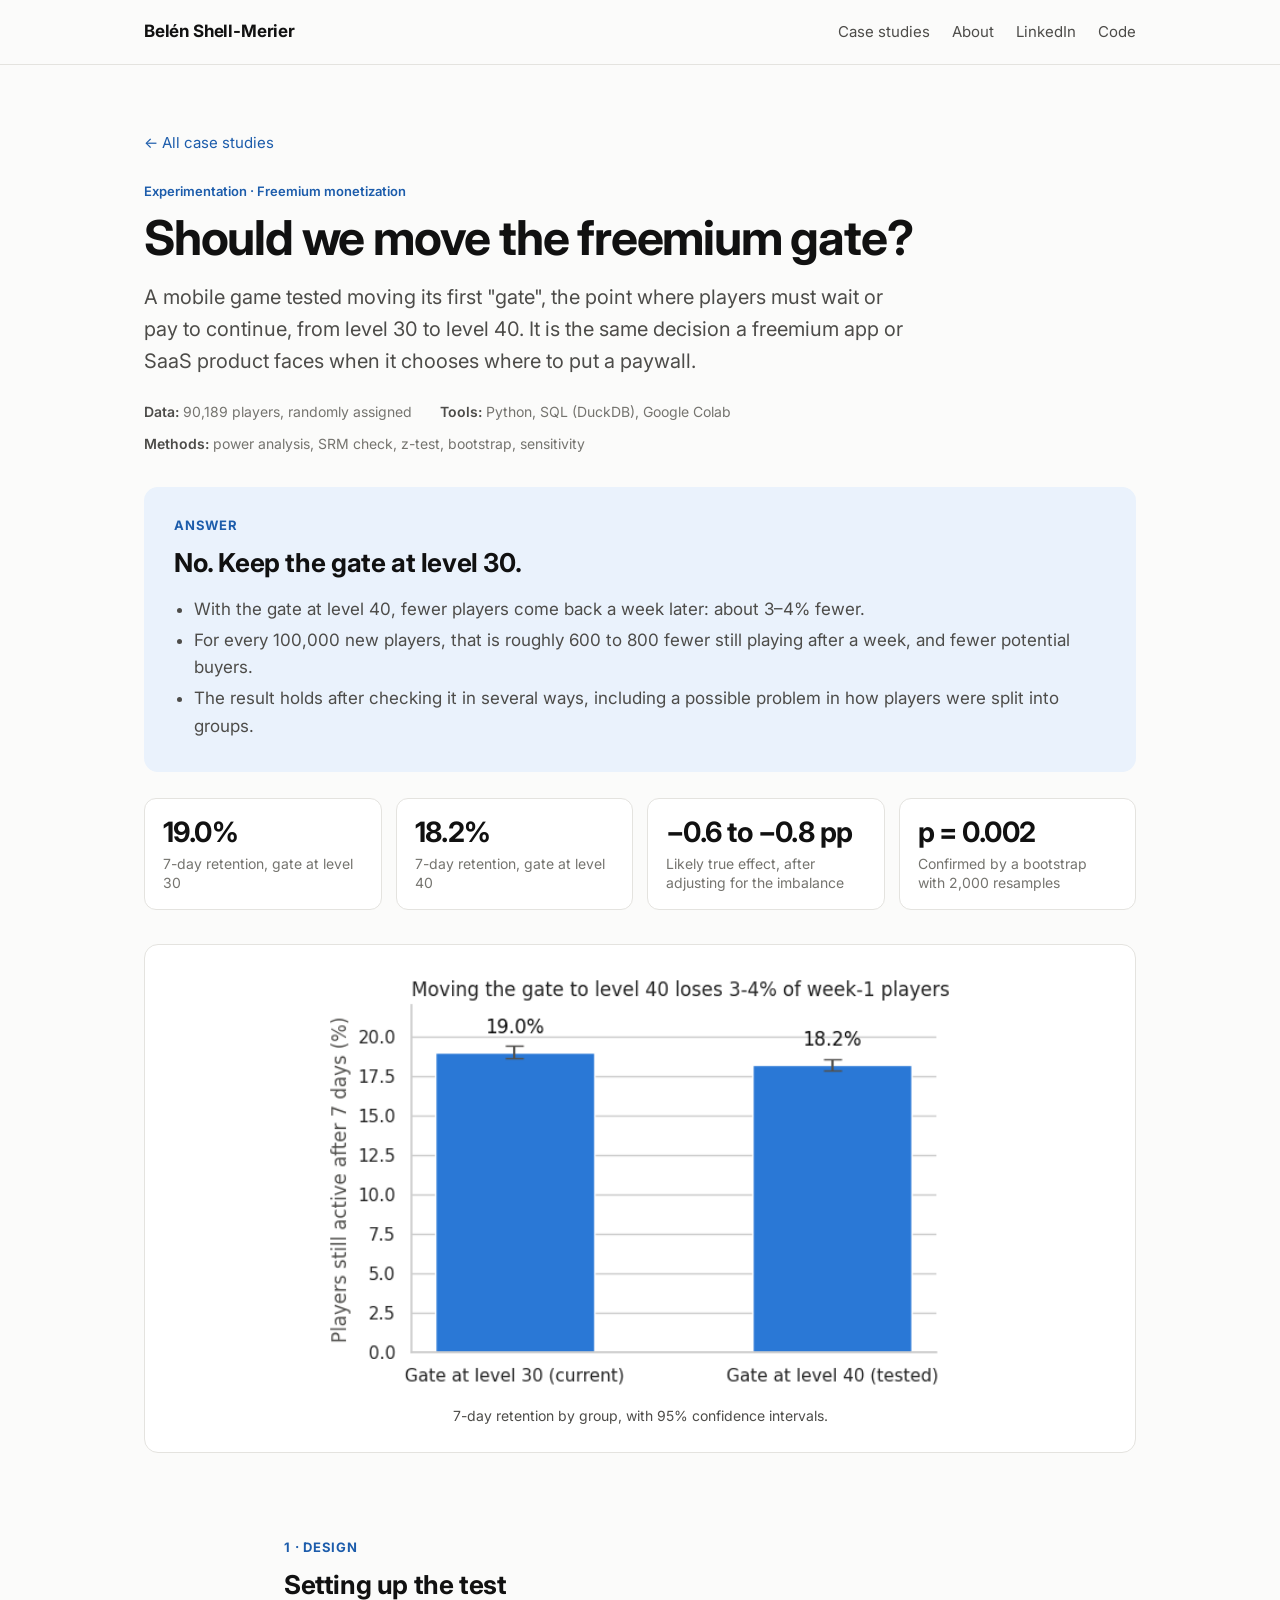
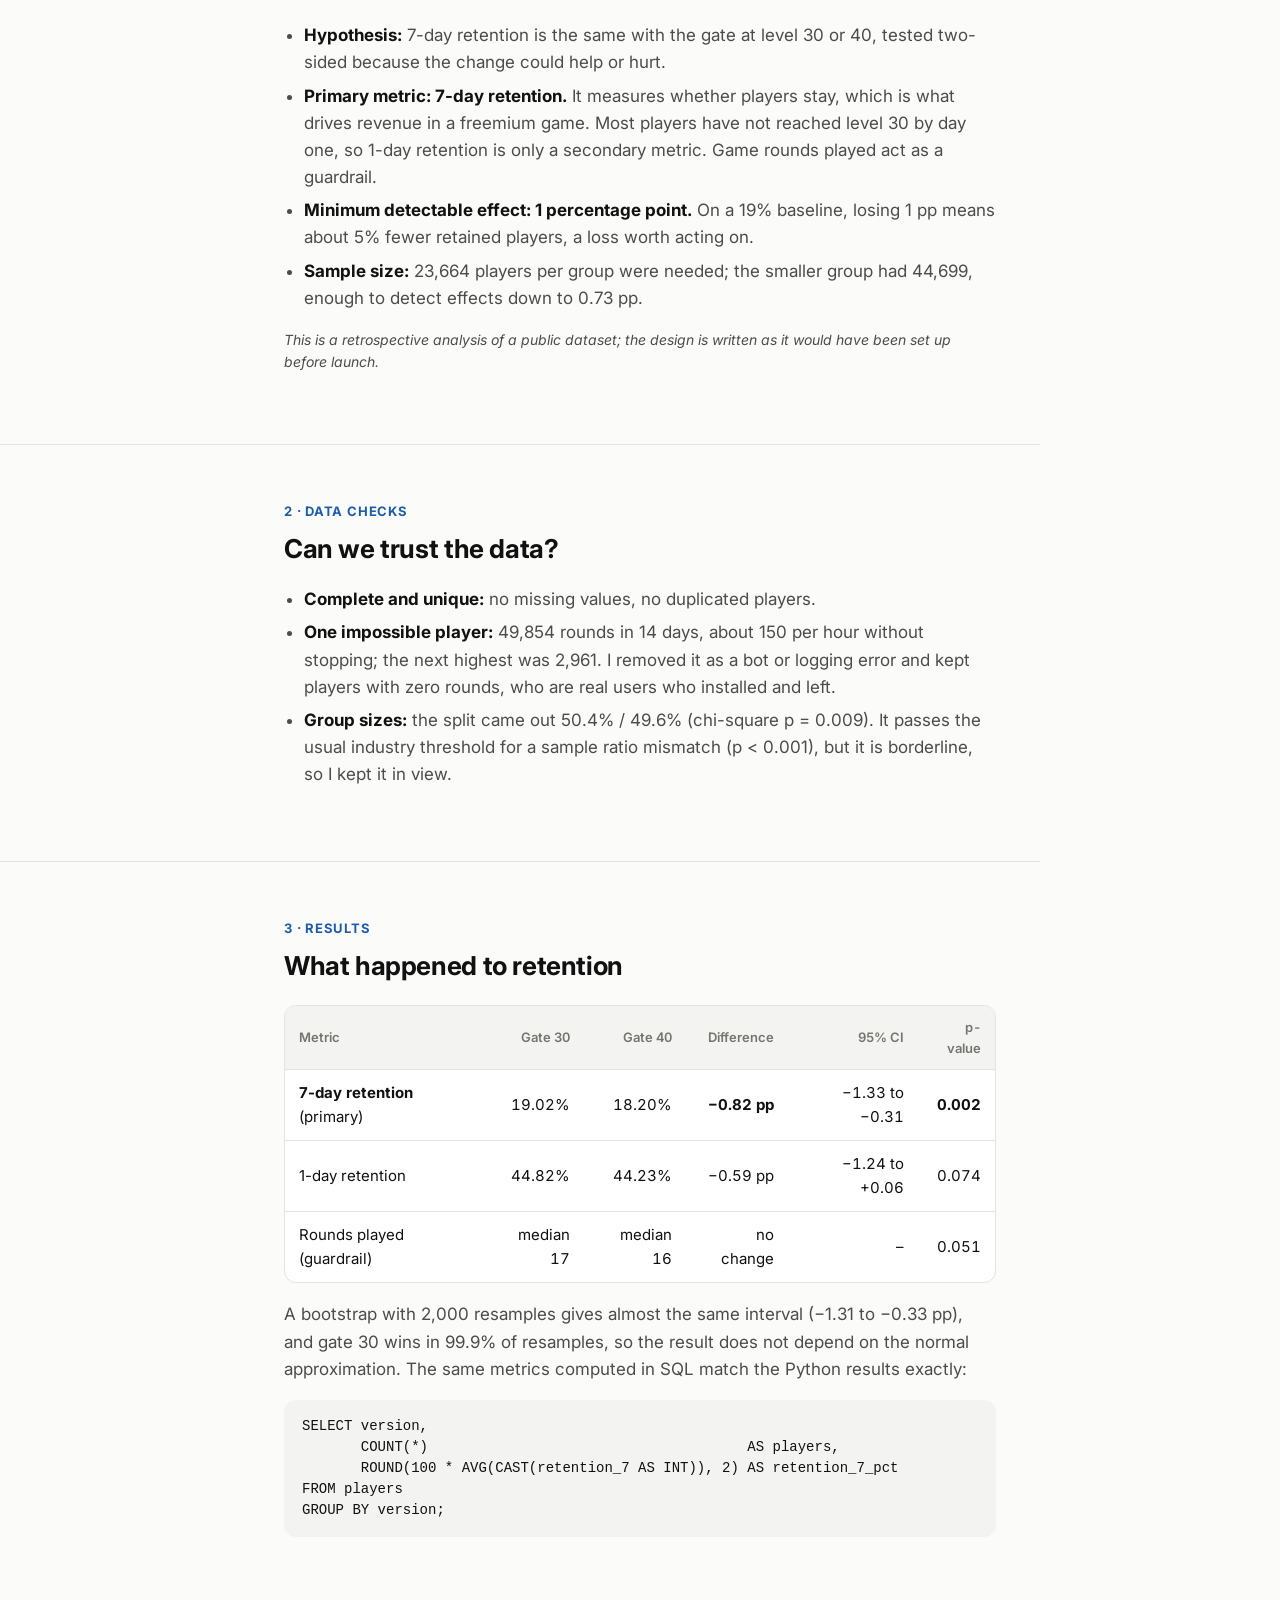
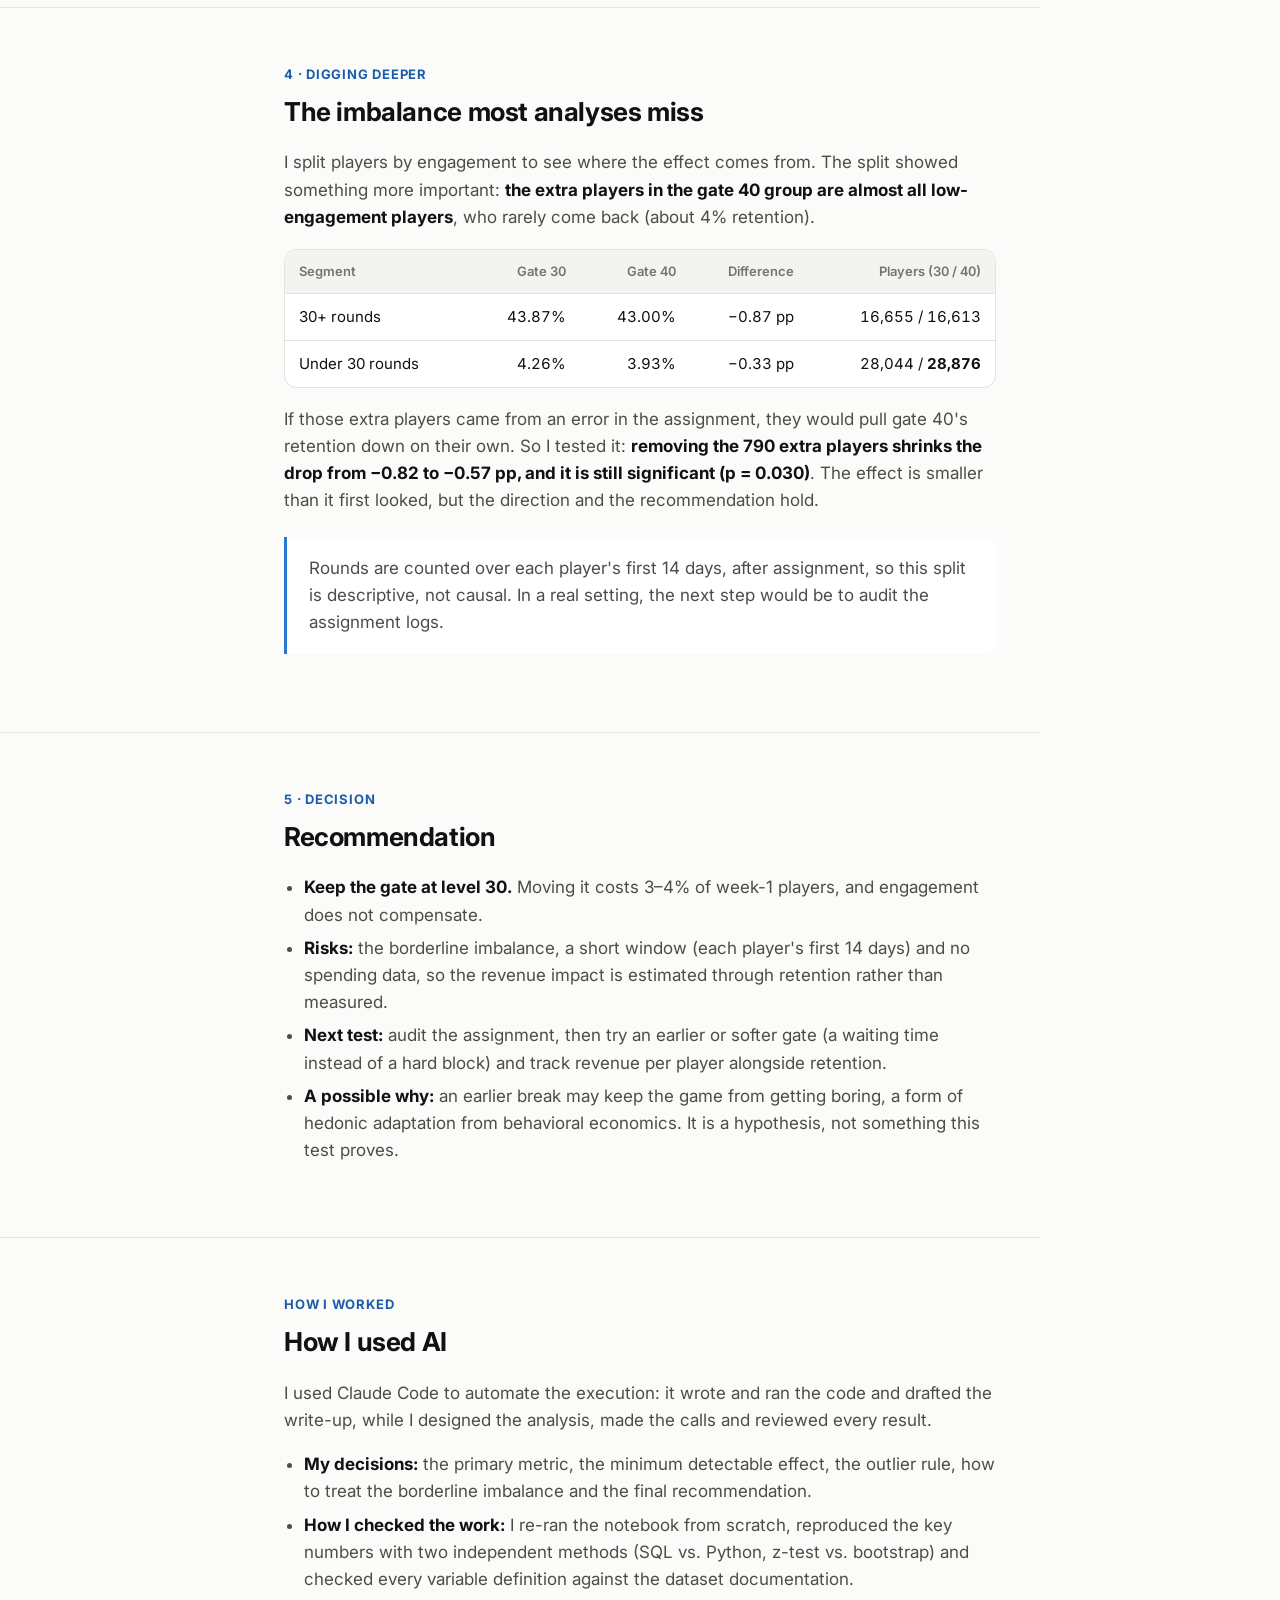
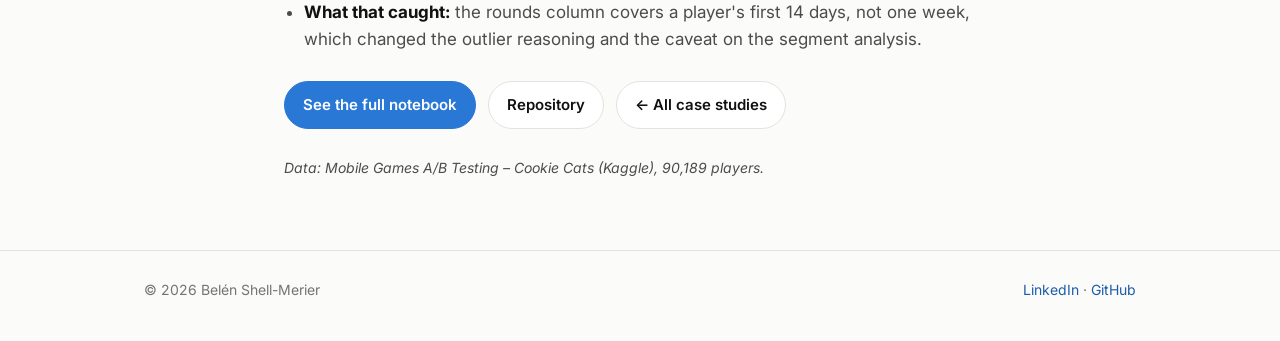
==== ab-test-freemium-gate.html @ ad7c2433 "Add portfolio site" ====
<!doctype html>
<html lang="en">
<head>
  <meta charset="utf-8">
  <meta name="viewport" content="width=device-width, initial-scale=1">
  <title>Freemium Gate A/B Test · Belén Shell-Merier</title>
  <meta name="description" content="An end-to-end A/B test of moving a freemium gate: design, data checks, inference, a hidden assignment imbalance and a business recommendation.">
  <link rel="preconnect" href="https://fonts.googleapis.com">
  <link rel="preconnect" href="https://fonts.gstatic.com" crossorigin>
  <link href="https://fonts.googleapis.com/css2?family=Inter:wght@400;600;700&display=swap" rel="stylesheet">
  <link rel="stylesheet" href="style.css">
</head>
<body>

<header class="site-header">
  <div class="wrap">
    <a class="brand" href="index.html">Belén Shell-Merier</a>
    <nav class="nav">
      <a href="index.html#work">Case studies</a>
      <a href="index.html#about">About</a>
      <a class="hide-sm" href="https://www.linkedin.com/in/maria-belen-shell-merier-4923a2231/">LinkedIn</a>
      <a href="https://github.com/belen-shell-merier/ab-test-freemium-gate">Code</a>
    </nav>
  </div>
</header>

<main>
  <section class="case-hero">
    <div class="wrap">
      <a class="back" href="index.html">← All case studies</a>
      <div class="tag">Experimentation · Freemium monetization</div>
      <h1>Should we move the freemium gate?</h1>
      <p class="lead">A mobile game tested moving its first "gate", the point where players must wait or pay to continue, from level 30 to level 40. It is the same decision a freemium app or SaaS product faces when it chooses where to put a paywall.</p>
      <div class="case-meta">
        <span><strong>Data:</strong> 90,189 players, randomly assigned</span>
        <span><strong>Tools:</strong> Python, SQL (DuckDB), Google Colab</span>
        <span><strong>Methods:</strong> power analysis, SRM check, z-test, bootstrap, sensitivity</span>
      </div>

      <div class="answer-box" style="margin-top:32px">
        <div class="label">Answer</div>
        <h2>No. Keep the gate at level 30.</h2>
        <ul>
          <li>With the gate at level 40, fewer players come back a week later: about 3–4% fewer.</li>
          <li>For every 100,000 new players, that is roughly 600 to 800 fewer still playing after a week, and fewer potential buyers.</li>
          <li>The result holds after checking it in several ways, including a possible problem in how players were split into groups.</li>
        </ul>
      </div>

      <div class="stats">
        <div class="stat"><div class="value">19.0%</div><div class="desc">7-day retention, gate at level 30</div></div>
        <div class="stat"><div class="value">18.2%</div><div class="desc">7-day retention, gate at level 40</div></div>
        <div class="stat"><div class="value">−0.6 to −0.8 pp</div><div class="desc">Likely true effect, after adjusting for the imbalance</div></div>
        <div class="stat"><div class="value">p = 0.002</div><div class="desc">Confirmed by a bootstrap with 2,000 resamples</div></div>
      </div>

      <figure class="chart-figure">
        <img src="summary_chart.png" alt="Bar chart: 7-day retention is 19.0% with the gate at level 30 and 18.2% with the gate at level 40, with 95% confidence intervals that do not overlap.">
        <figcaption>7-day retention by group, with 95% confidence intervals.</figcaption>
      </figure>
    </div>
  </section>

  <section>
    <div class="wrap prose">
      <div class="step">1 · Design</div>
      <h2>Setting up the test</h2>
      <ul>
        <li><strong>Hypothesis:</strong> 7-day retention is the same with the gate at level 30 or 40, tested two-sided because the change could help or hurt.</li>
        <li><strong>Primary metric: 7-day retention.</strong> It measures whether players stay, which is what drives revenue in a freemium game. Most players have not reached level 30 by day one, so 1-day retention is only a secondary metric. Game rounds played act as a guardrail.</li>
        <li><strong>Minimum detectable effect: 1 percentage point.</strong> On a 19% baseline, losing 1 pp means about 5% fewer retained players, a loss worth acting on.</li>
        <li><strong>Sample size:</strong> 23,664 players per group were needed; the smaller group had 44,699, enough to detect effects down to 0.73 pp.</li>
      </ul>
      <p class="note">This is a retrospective analysis of a public dataset; the design is written as it would have been set up before launch.</p>
    </div>
  </section>

  <hr class="divider wrap">

  <section>
    <div class="wrap prose">
      <div class="step">2 · Data checks</div>
      <h2>Can we trust the data?</h2>
      <ul>
        <li><strong>Complete and unique:</strong> no missing values, no duplicated players.</li>
        <li><strong>One impossible player:</strong> 49,854 rounds in 14 days, about 150 per hour without stopping; the next highest was 2,961. I removed it as a bot or logging error and kept players with zero rounds, who are real users who installed and left.</li>
        <li><strong>Group sizes:</strong> the split came out 50.4% / 49.6% (chi-square p = 0.009). It passes the usual industry threshold for a sample ratio mismatch (p &lt; 0.001), but it is borderline, so I kept it in view.</li>
      </ul>
    </div>
  </section>

  <hr class="divider wrap">

  <section>
    <div class="wrap prose">
      <div class="step">3 · Results</div>
      <h2>What happened to retention</h2>
      <div class="table-wrap">
        <table>
          <thead>
            <tr><th>Metric</th><th class="num">Gate 30</th><th class="num">Gate 40</th><th class="num">Difference</th><th class="num">95% CI</th><th class="num">p-value</th></tr>
          </thead>
          <tbody>
            <tr><td><strong>7-day retention</strong> (primary)</td><td class="num">19.02%</td><td class="num">18.20%</td><td class="num"><strong>−0.82 pp</strong></td><td class="num">−1.33 to −0.31</td><td class="num"><strong>0.002</strong></td></tr>
            <tr><td>1-day retention</td><td class="num">44.82%</td><td class="num">44.23%</td><td class="num">−0.59 pp</td><td class="num">−1.24 to +0.06</td><td class="num">0.074</td></tr>
            <tr><td>Rounds played (guardrail)</td><td class="num">median 17</td><td class="num">median 16</td><td class="num">no change</td><td class="num">–</td><td class="num">0.051</td></tr>
          </tbody>
        </table>
      </div>
      <p>A bootstrap with 2,000 resamples gives almost the same interval (−1.31 to −0.33 pp), and gate 30 wins in 99.9% of resamples, so the result does not depend on the normal approximation. The same metrics computed in SQL match the Python results exactly:</p>
<pre><code>SELECT version,
       COUNT(*)                                      AS players,
       ROUND(100 * AVG(CAST(retention_7 AS INT)), 2) AS retention_7_pct
FROM players
GROUP BY version;</code></pre>
    </div>
  </section>

  <hr class="divider wrap">

  <section>
    <div class="wrap prose">
      <div class="step">4 · Digging deeper</div>
      <h2>The imbalance most analyses miss</h2>
      <p>I split players by engagement to see where the effect comes from. The split showed something more important: <strong>the extra players in the gate 40 group are almost all low-engagement players</strong>, who rarely come back (about 4% retention).</p>
      <div class="table-wrap">
        <table>
          <thead>
            <tr><th>Segment</th><th class="num">Gate 30</th><th class="num">Gate 40</th><th class="num">Difference</th><th class="num">Players (30 / 40)</th></tr>
          </thead>
          <tbody>
            <tr><td>30+ rounds</td><td class="num">43.87%</td><td class="num">43.00%</td><td class="num">−0.87 pp</td><td class="num">16,655 / 16,613</td></tr>
            <tr><td>Under 30 rounds</td><td class="num">4.26%</td><td class="num">3.93%</td><td class="num">−0.33 pp</td><td class="num">28,044 / <strong>28,876</strong></td></tr>
          </tbody>
        </table>
      </div>
      <p>If those extra players came from an error in the assignment, they would pull gate 40's retention down on their own. So I tested it: <strong>removing the 790 extra players shrinks the drop from −0.82 to −0.57 pp, and it is still significant (p = 0.030)</strong>. The effect is smaller than it first looked, but the direction and the recommendation hold.</p>
      <div class="callout"><p>Rounds are counted over each player's first 14 days, after assignment, so this split is descriptive, not causal. In a real setting, the next step would be to audit the assignment logs.</p></div>
    </div>
  </section>

  <hr class="divider wrap">

  <section>
    <div class="wrap prose">
      <div class="step">5 · Decision</div>
      <h2>Recommendation</h2>
      <ul>
        <li><strong>Keep the gate at level 30.</strong> Moving it costs 3–4% of week-1 players, and engagement does not compensate.</li>
        <li><strong>Risks:</strong> the borderline imbalance, a short window (each player's first 14 days) and no spending data, so the revenue impact is estimated through retention rather than measured.</li>
        <li><strong>Next test:</strong> audit the assignment, then try an earlier or softer gate (a waiting time instead of a hard block) and track revenue per player alongside retention.</li>
        <li><strong>A possible why:</strong> an earlier break may keep the game from getting boring, a form of hedonic adaptation from behavioral economics. It is a hypothesis, not something this test proves.</li>
      </ul>
    </div>
  </section>

  <hr class="divider wrap">

  <section>
    <div class="wrap prose">
      <div class="step">How I worked</div>
      <h2>How I used AI</h2>
      <p>I used Claude Code to automate the execution: it wrote and ran the code and drafted the write-up, while I designed the analysis, made the calls and reviewed every result.</p>
      <ul>
        <li><strong>My decisions:</strong> the primary metric, the minimum detectable effect, the outlier rule, how to treat the borderline imbalance and the final recommendation.</li>
        <li><strong>How I checked the work:</strong> I re-ran the notebook from scratch, reproduced the key numbers with two independent methods (SQL vs. Python, z-test vs. bootstrap) and checked every variable definition against the dataset documentation.</li>
        <li><strong>What that caught:</strong> the rounds column covers a player's first 14 days, not one week, which changed the outlier reasoning and the caveat on the segment analysis.</li>
      </ul>
      <div class="actions" style="margin-top:28px">
        <a class="btn primary" href="https://github.com/belen-shell-merier/ab-test-freemium-gate/blob/main/ab_test_cookie_cats.ipynb">See the full notebook</a>
        <a class="btn" href="https://github.com/belen-shell-merier/ab-test-freemium-gate">Repository</a>
        <a class="btn" href="index.html">← All case studies</a>
      </div>
      <p class="note" style="margin-top:28px">Data: Mobile Games A/B Testing – Cookie Cats (Kaggle), 90,189 players.</p>
    </div>
  </section>
</main>

<footer class="site-footer">
  <div class="wrap">
    <span>© 2026 Belén Shell-Merier</span>
    <span><a href="https://www.linkedin.com/in/maria-belen-shell-merier-4923a2231/">LinkedIn</a> · <a href="https://github.com/belen-shell-merier">GitHub</a></span>
  </div>
</footer>

</body>
</html>
---- style.css ----
:root {
  --bg: #fbfbfa;
  --surface: #ffffff;
  --surface-2: #f3f3f1;
  --ink: #111111;
  --ink-2: #4d4c49;
  --ink-3: #75746f;
  --line: #e4e3df;
  --accent: #2a78d6;
  --accent-ink: #1c5cab;
  --accent-soft: #eaf2fc;
  --radius: 14px;
  --maxw: 1040px;
  color-scheme: light;
}

@media (prefers-color-scheme: dark) {
  :root {
    --bg: #141413;
    --surface: #1c1c1b;
    --surface-2: #232321;
    --ink: #f0efec;
    --ink-2: #c3c2b7;
    --ink-3: #9a998f;
    --line: #2f2f2c;
    --accent: #5598e7;
    --accent-ink: #86b6ef;
    --accent-soft: #1b2a3d;
    color-scheme: dark;
  }
}

* { box-sizing: border-box; }

html { scroll-behavior: smooth; }

body {
  margin: 0;
  background: var(--bg);
  color: var(--ink);
  font-family: "Inter", system-ui, -apple-system, "Segoe UI", Roboto, sans-serif;
  font-size: 17px;
  line-height: 1.6;
  -webkit-font-smoothing: antialiased;
}

a { color: var(--accent-ink); text-decoration: none; }
a:hover { text-decoration: underline; }

.wrap { max-width: var(--maxw); margin: 0 auto; padding: 0 24px; }

/* Header */
.site-header {
  position: sticky; top: 0; z-index: 10;
  background: color-mix(in srgb, var(--bg) 88%, transparent);
  backdrop-filter: saturate(1.4) blur(10px);
  border-bottom: 1px solid var(--line);
}
.site-header .wrap { display: flex; align-items: center; justify-content: space-between; height: 64px; gap: 16px; }
.brand { font-weight: 700; color: var(--ink); letter-spacing: -0.01em; }
.brand:hover { text-decoration: none; }
.nav { display: flex; gap: 22px; font-size: 15px; }
.nav a { color: var(--ink-2); }
.nav a:hover { color: var(--ink); text-decoration: none; }

/* Hero */
.hero { padding: 88px 0 64px; }
.eyebrow {
  display: inline-block; font-size: 13px; font-weight: 600; letter-spacing: 0.06em;
  text-transform: uppercase; color: var(--accent-ink); margin-bottom: 18px;
}
.hero h1 { font-size: clamp(38px, 6vw, 60px); line-height: 1.05; letter-spacing: -0.03em; margin: 0 0 22px; }
.hero .lead { font-size: clamp(19px, 2.4vw, 23px); color: var(--ink-2); max-width: 760px; margin: 0 0 14px; line-height: 1.45; }
.hero .meta { color: var(--ink-3); font-size: 15px; margin: 0 0 32px; }
.actions { display: flex; flex-wrap: wrap; gap: 12px; }

.btn {
  display: inline-flex; align-items: center; gap: 8px;
  padding: 11px 18px; border-radius: 999px; font-weight: 600; font-size: 15px;
  border: 1px solid var(--line); color: var(--ink); background: var(--surface);
  transition: border-color .15s, transform .15s;
}
.btn:hover { text-decoration: none; border-color: var(--ink-3); transform: translateY(-1px); }
.btn.primary { background: var(--accent); border-color: var(--accent); color: #fff; }
.btn.primary:hover { background: var(--accent-ink); border-color: var(--accent-ink); }

/* Sections */
section { padding: 56px 0; }
.section-title { font-size: 13px; font-weight: 600; letter-spacing: 0.08em; text-transform: uppercase; color: var(--ink-3); margin: 0 0 22px; }

/* Featured case card */
.case-card {
  display: grid; grid-template-columns: 1.05fr 1fr; gap: 0;
  background: var(--surface); border: 1px solid var(--line); border-radius: var(--radius);
  overflow: hidden;
}
.case-card .body { padding: 34px 34px 30px; display: flex; flex-direction: column; }
.tag { font-size: 13px; font-weight: 600; color: var(--accent-ink); margin-bottom: 10px; }
.case-card h3 { font-size: 27px; line-height: 1.2; letter-spacing: -0.02em; margin: 0 0 14px; }
.case-card .answer { color: var(--ink-2); margin: 0 0 20px; }
.case-card .answer strong { color: var(--ink); }
.chips { display: flex; flex-wrap: wrap; gap: 8px; margin: 0 0 26px; padding: 0; list-style: none; }
.chips li { font-size: 13px; padding: 4px 11px; border-radius: 999px; background: var(--surface-2); color: var(--ink-2); }
.case-card .links { margin-top: auto; display: flex; flex-wrap: wrap; gap: 12px; }
.case-card .figure { background: #ffffff; display: flex; align-items: center; justify-content: center; padding: 26px; border-left: 1px solid var(--line); }
.case-card .figure img { width: 100%; height: auto; display: block; }

/* Upcoming */
.upcoming { display: grid; grid-template-columns: repeat(2, 1fr); gap: 14px; margin-top: 18px; }
.upcoming div { border: 1px dashed var(--line); border-radius: 12px; padding: 16px 18px; }
.upcoming strong { display: block; font-size: 15px; }
.upcoming span { font-size: 14px; color: var(--ink-3); }

/* About */
.about { display: grid; grid-template-columns: 1.3fr 1fr; gap: 48px; }
.about p { color: var(--ink-2); margin: 0 0 16px; }
.about h3 { font-size: 15px; margin: 0 0 10px; }
.facts { list-style: none; padding: 0; margin: 0 0 24px; }
.facts li { padding: 9px 0; border-bottom: 1px solid var(--line); font-size: 15px; color: var(--ink-2); }
.facts li strong { color: var(--ink); font-weight: 600; }

/* Footer */
.site-footer { border-top: 1px solid var(--line); padding: 28px 0 40px; color: var(--ink-3); font-size: 14px; }
.site-footer .wrap { display: flex; justify-content: space-between; flex-wrap: wrap; gap: 12px; }

/* ---------- Case study page ---------- */
.case-hero { padding: 64px 0 28px; }
.back { font-size: 15px; display: inline-block; margin-bottom: 26px; }
.case-hero h1 { font-size: clamp(32px, 5vw, 48px); line-height: 1.1; letter-spacing: -0.025em; margin: 0 0 16px; }
.case-hero .lead { font-size: 20px; color: var(--ink-2); max-width: 760px; margin: 0 0 24px; }
.case-meta { display: flex; flex-wrap: wrap; gap: 10px 28px; font-size: 14px; color: var(--ink-3); }
.case-meta strong { color: var(--ink-2); font-weight: 600; }

.answer-box {
  background: var(--accent-soft); border-radius: var(--radius); padding: 28px 30px; margin: 8px 0 0;
}
.answer-box .label { font-size: 13px; font-weight: 700; letter-spacing: 0.06em; text-transform: uppercase; color: var(--accent-ink); }
.answer-box h2 { font-size: 26px; margin: 6px 0 12px; letter-spacing: -0.015em; }
.answer-box ul { margin: 0; padding-left: 20px; color: var(--ink-2); }
.answer-box li { margin: 4px 0; }

.stats { display: grid; grid-template-columns: repeat(4, 1fr); gap: 14px; margin: 26px 0 0; }
.stat { background: var(--surface); border: 1px solid var(--line); border-radius: 12px; padding: 18px 18px 16px; }
.stat .value { font-size: 28px; font-weight: 700; letter-spacing: -0.02em; line-height: 1.1; }
.stat .desc { font-size: 14px; color: var(--ink-3); margin-top: 6px; line-height: 1.4; }

.chart-figure { margin: 34px 0 0; background: #ffffff; border: 1px solid var(--line); border-radius: var(--radius); padding: 24px; }
.chart-figure img { display: block; width: 100%; max-width: 640px; height: auto; margin: 0 auto; }
.chart-figure figcaption { font-size: 14px; color: #4d4c49; text-align: center; margin-top: 10px; }

.prose { max-width: 760px; }
.prose h2 { font-size: 26px; letter-spacing: -0.015em; margin: 0 0 14px; }
.prose p, .prose li { color: var(--ink-2); }
.prose strong { color: var(--ink); }
.prose ul { padding-left: 20px; }
.prose li { margin: 6px 0; }
.step { font-size: 13px; font-weight: 700; letter-spacing: 0.06em; text-transform: uppercase; color: var(--accent-ink); margin-bottom: 6px; }
.divider { border: 0; border-top: 1px solid var(--line); margin: 0; }

.table-wrap { overflow-x: auto; margin: 18px 0; border: 1px solid var(--line); border-radius: 12px; background: var(--surface); }
table { border-collapse: collapse; width: 100%; font-size: 15px; min-width: 560px; }
th, td { padding: 11px 14px; text-align: left; border-bottom: 1px solid var(--line); }
th { font-size: 13px; color: var(--ink-3); font-weight: 600; background: var(--surface-2); }
tr:last-child td { border-bottom: 0; }
td.num, th.num { text-align: right; font-variant-numeric: tabular-nums; }

.callout {
  border-left: 3px solid var(--accent); background: var(--surface); border-radius: 0 12px 12px 0;
  padding: 18px 22px; margin: 22px 0;
}
.callout p { margin: 0; }

pre {
  background: var(--surface-2); border-radius: 12px; padding: 16px 18px; overflow-x: auto;
  font-size: 14px; line-height: 1.5; color: var(--ink);
}
code { font-family: ui-monospace, "SF Mono", Consolas, monospace; }

.note { font-size: 14px; color: var(--ink-3); font-style: italic; }

/* Responsive */
@media (max-width: 820px) {
  .case-card { grid-template-columns: 1fr; }
  .case-card .figure { border-left: 0; border-top: 1px solid var(--line); order: -1; }
  .about { grid-template-columns: 1fr; gap: 24px; }
  .stats { grid-template-columns: repeat(2, 1fr); }
}
@media (max-width: 560px) {
  body { font-size: 16px; }
  .wrap { padding: 0 16px; }
  .nav { gap: 14px; font-size: 14px; }
  .nav .hide-sm { display: none; }
  .hero { padding: 56px 0 40px; }
  .case-card .body { padding: 24px 20px; }
  .upcoming { grid-template-columns: 1fr; }
  .answer-box { padding: 22px 20px; }
  .stat .value { font-size: 24px; }
}
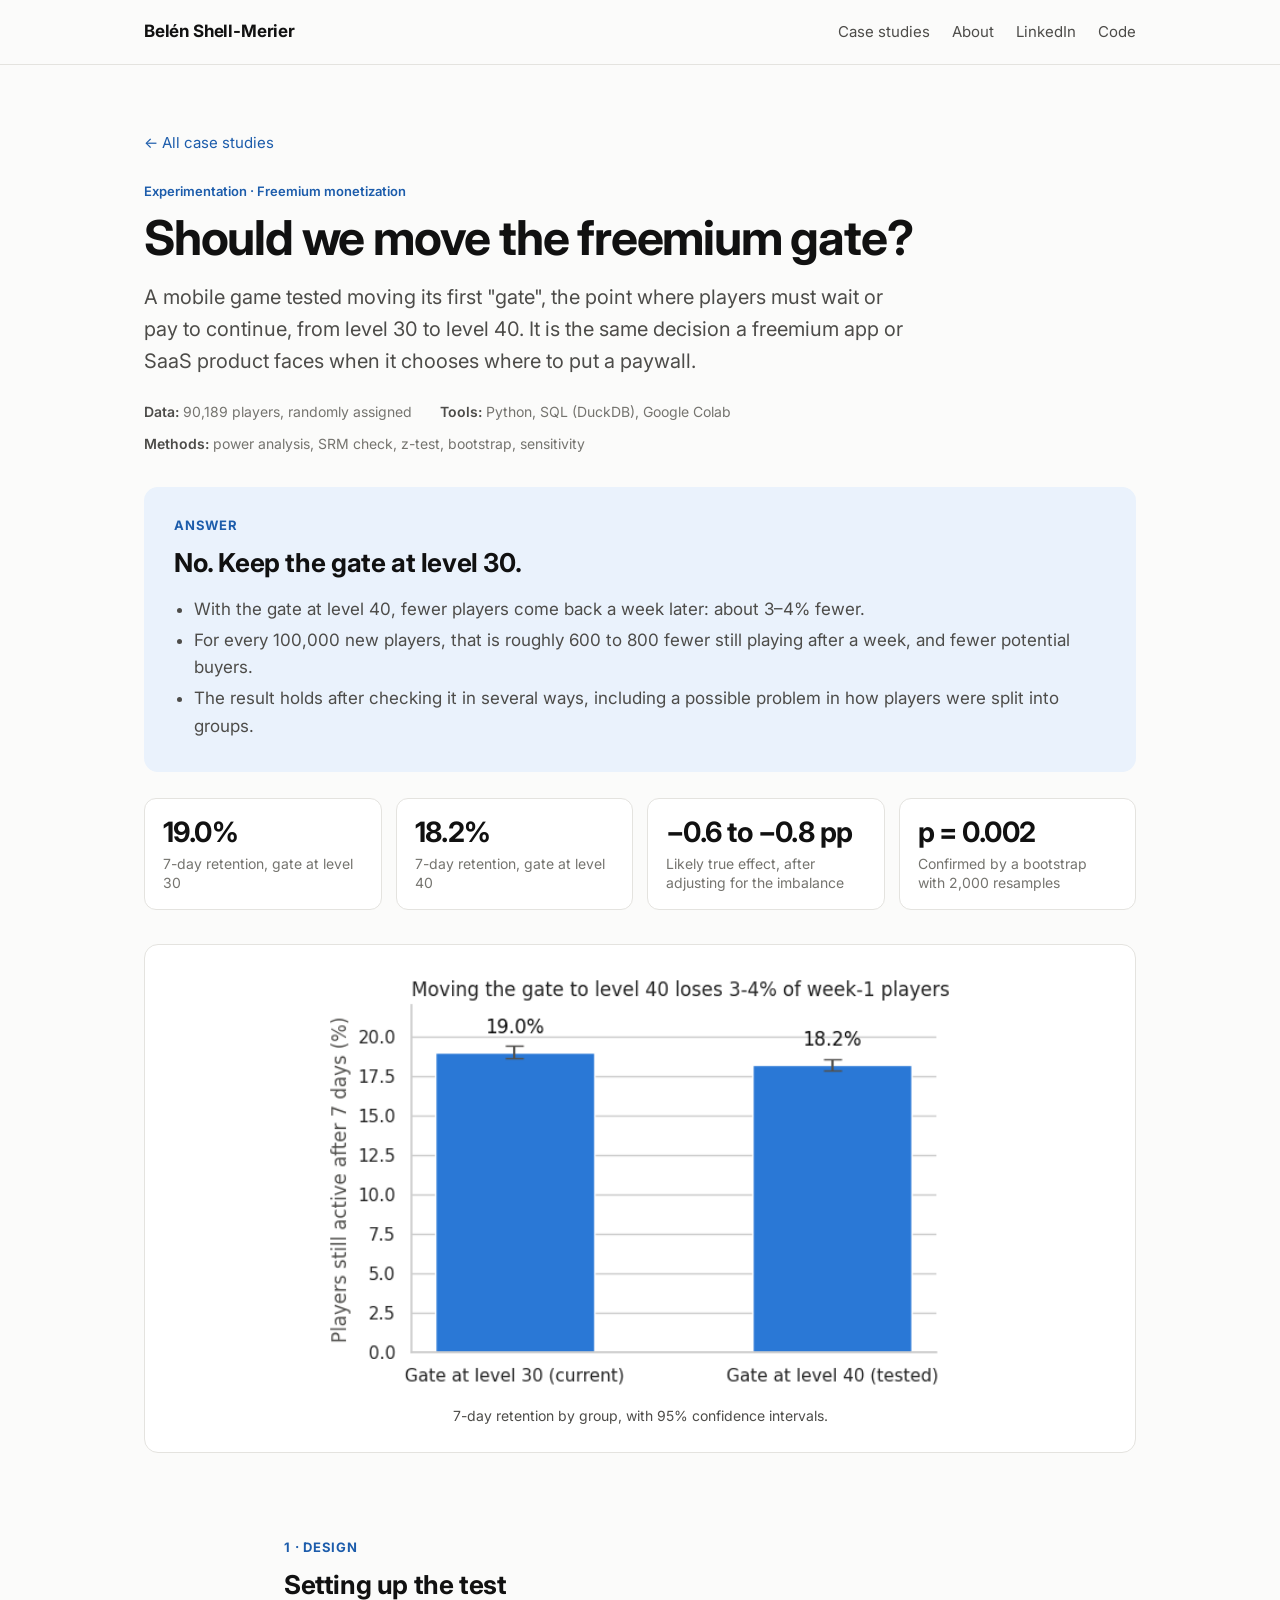
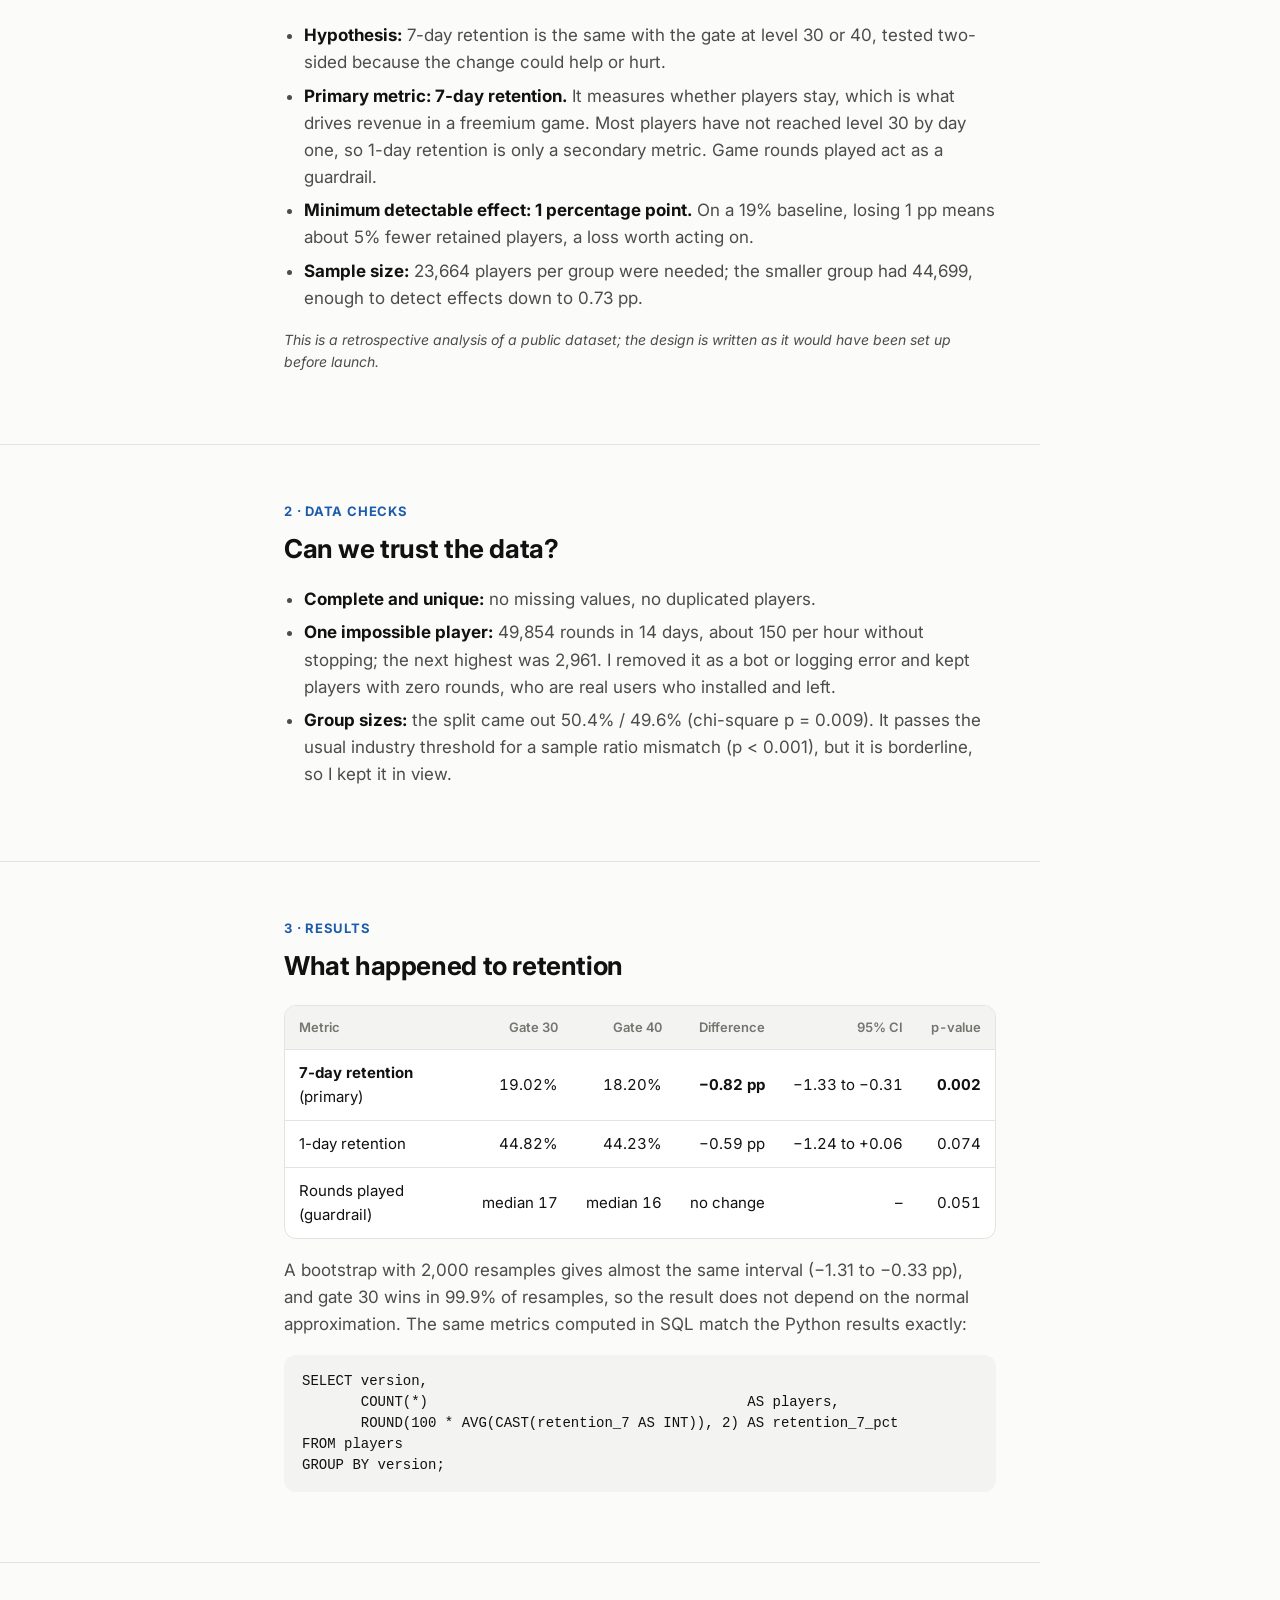
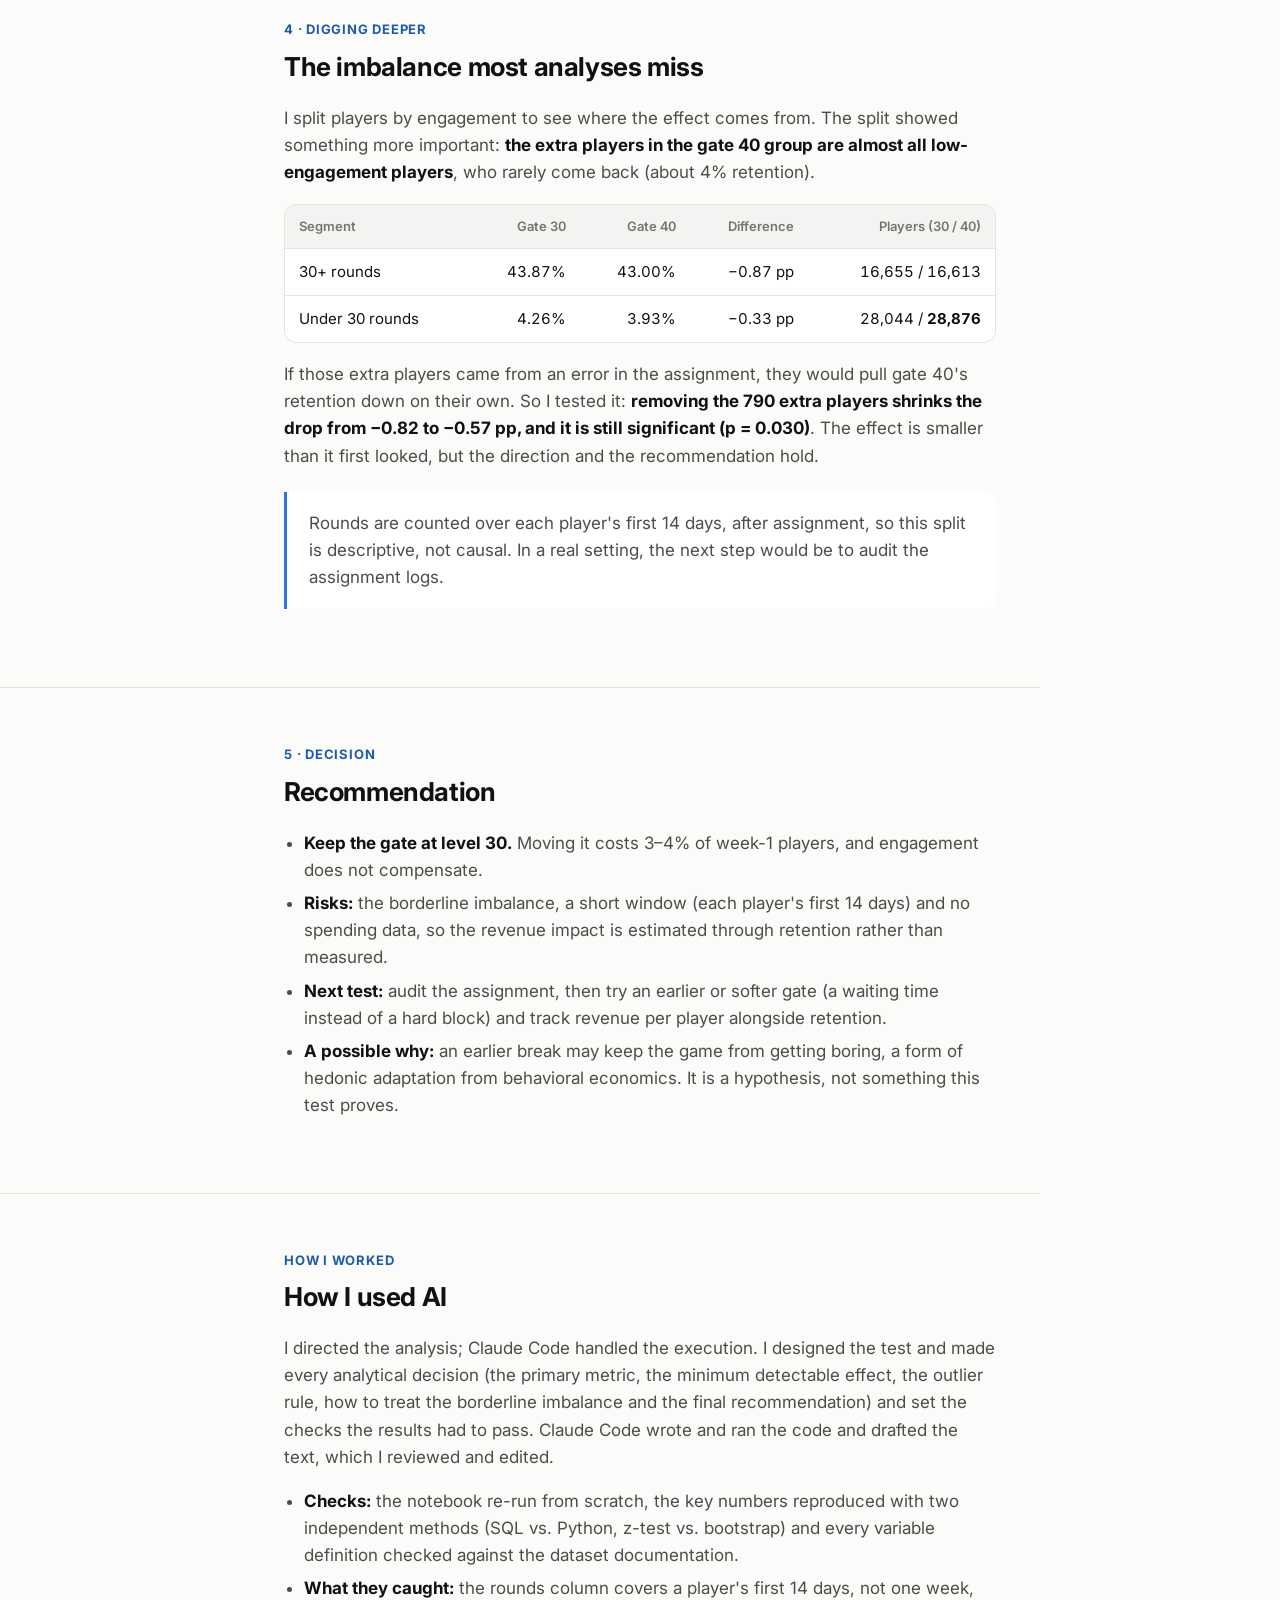
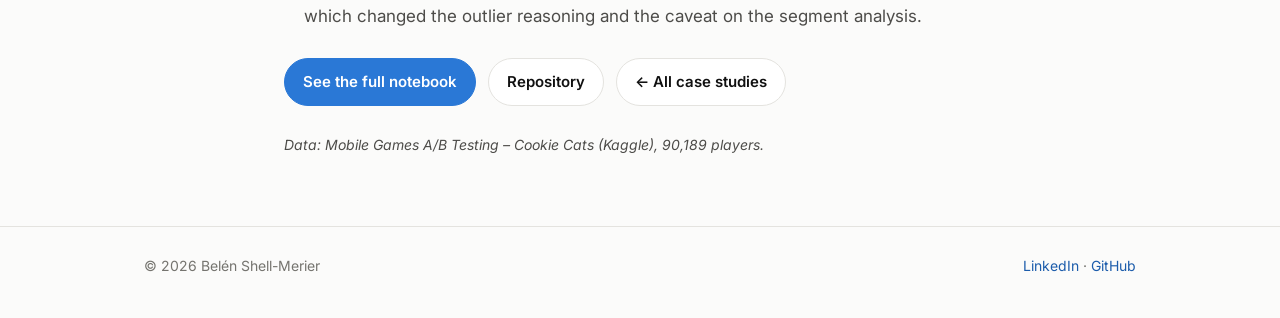
==== commit 6ff5288f: "Add subscription retention case study" ====
--- a/ab-test-freemium-gate.html
+++ b/ab-test-freemium-gate.html
@@ -160,11 +160,10 @@
     <div class="wrap prose">
       <div class="step">How I worked</div>
       <h2>How I used AI</h2>
-      <p>I used Claude Code to automate the execution: it wrote and ran the code and drafted the write-up, while I designed the analysis, made the calls and reviewed every result.</p>
+      <p>I directed the analysis; Claude Code handled the execution. I designed the test and made every analytical decision (the primary metric, the minimum detectable effect, the outlier rule, how to treat the borderline imbalance and the final recommendation) and set the checks the results had to pass. Claude Code wrote and ran the code and drafted the text, which I reviewed and edited.</p>
       <ul>
-        <li><strong>My decisions:</strong> the primary metric, the minimum detectable effect, the outlier rule, how to treat the borderline imbalance and the final recommendation.</li>
-        <li><strong>How I checked the work:</strong> I re-ran the notebook from scratch, reproduced the key numbers with two independent methods (SQL vs. Python, z-test vs. bootstrap) and checked every variable definition against the dataset documentation.</li>
-        <li><strong>What that caught:</strong> the rounds column covers a player's first 14 days, not one week, which changed the outlier reasoning and the caveat on the segment analysis.</li>
+        <li><strong>Checks:</strong> the notebook re-run from scratch, the key numbers reproduced with two independent methods (SQL vs. Python, z-test vs. bootstrap) and every variable definition checked against the dataset documentation.</li>
+        <li><strong>What they caught:</strong> the rounds column covers a player's first 14 days, not one week, which changed the outlier reasoning and the caveat on the segment analysis.</li>
       </ul>
       <div class="actions" style="margin-top:28px">
         <a class="btn primary" href="https://github.com/belen-shell-merier/ab-test-freemium-gate/blob/main/ab_test_cookie_cats.ipynb">See the full notebook</a>
--- a/style.css
+++ b/style.css
@@ -57,10 +57,10 @@
   border-bottom: 1px solid var(--line);
 }
 .site-header .wrap { display: flex; align-items: center; justify-content: space-between; height: 64px; gap: 16px; }
-.brand { font-weight: 700; color: var(--ink); letter-spacing: -0.01em; }
+.brand { font-weight: 700; color: var(--ink); letter-spacing: -0.01em; white-space: nowrap; }
 .brand:hover { text-decoration: none; }
 .nav { display: flex; gap: 22px; font-size: 15px; }
-.nav a { color: var(--ink-2); }
+.nav a { color: var(--ink-2); white-space: nowrap; }
 .nav a:hover { color: var(--ink); text-decoration: none; }
 
 /* Hero */
@@ -162,7 +162,7 @@
 th, td { padding: 11px 14px; text-align: left; border-bottom: 1px solid var(--line); }
 th { font-size: 13px; color: var(--ink-3); font-weight: 600; background: var(--surface-2); }
 tr:last-child td { border-bottom: 0; }
-td.num, th.num { text-align: right; font-variant-numeric: tabular-nums; }
+td.num, th.num { text-align: right; font-variant-numeric: tabular-nums; white-space: nowrap; }
 
 .callout {
   border-left: 3px solid var(--accent); background: var(--surface); border-radius: 0 12px 12px 0;
@@ -188,7 +188,8 @@
 @media (max-width: 560px) {
   body { font-size: 16px; }
   .wrap { padding: 0 16px; }
-  .nav { gap: 14px; font-size: 14px; }
+  .brand { font-size: 15px; }
+  .nav { gap: 12px; font-size: 13px; }
   .nav .hide-sm { display: none; }
   .hero { padding: 56px 0 40px; }
   .case-card .body { padding: 24px 20px; }
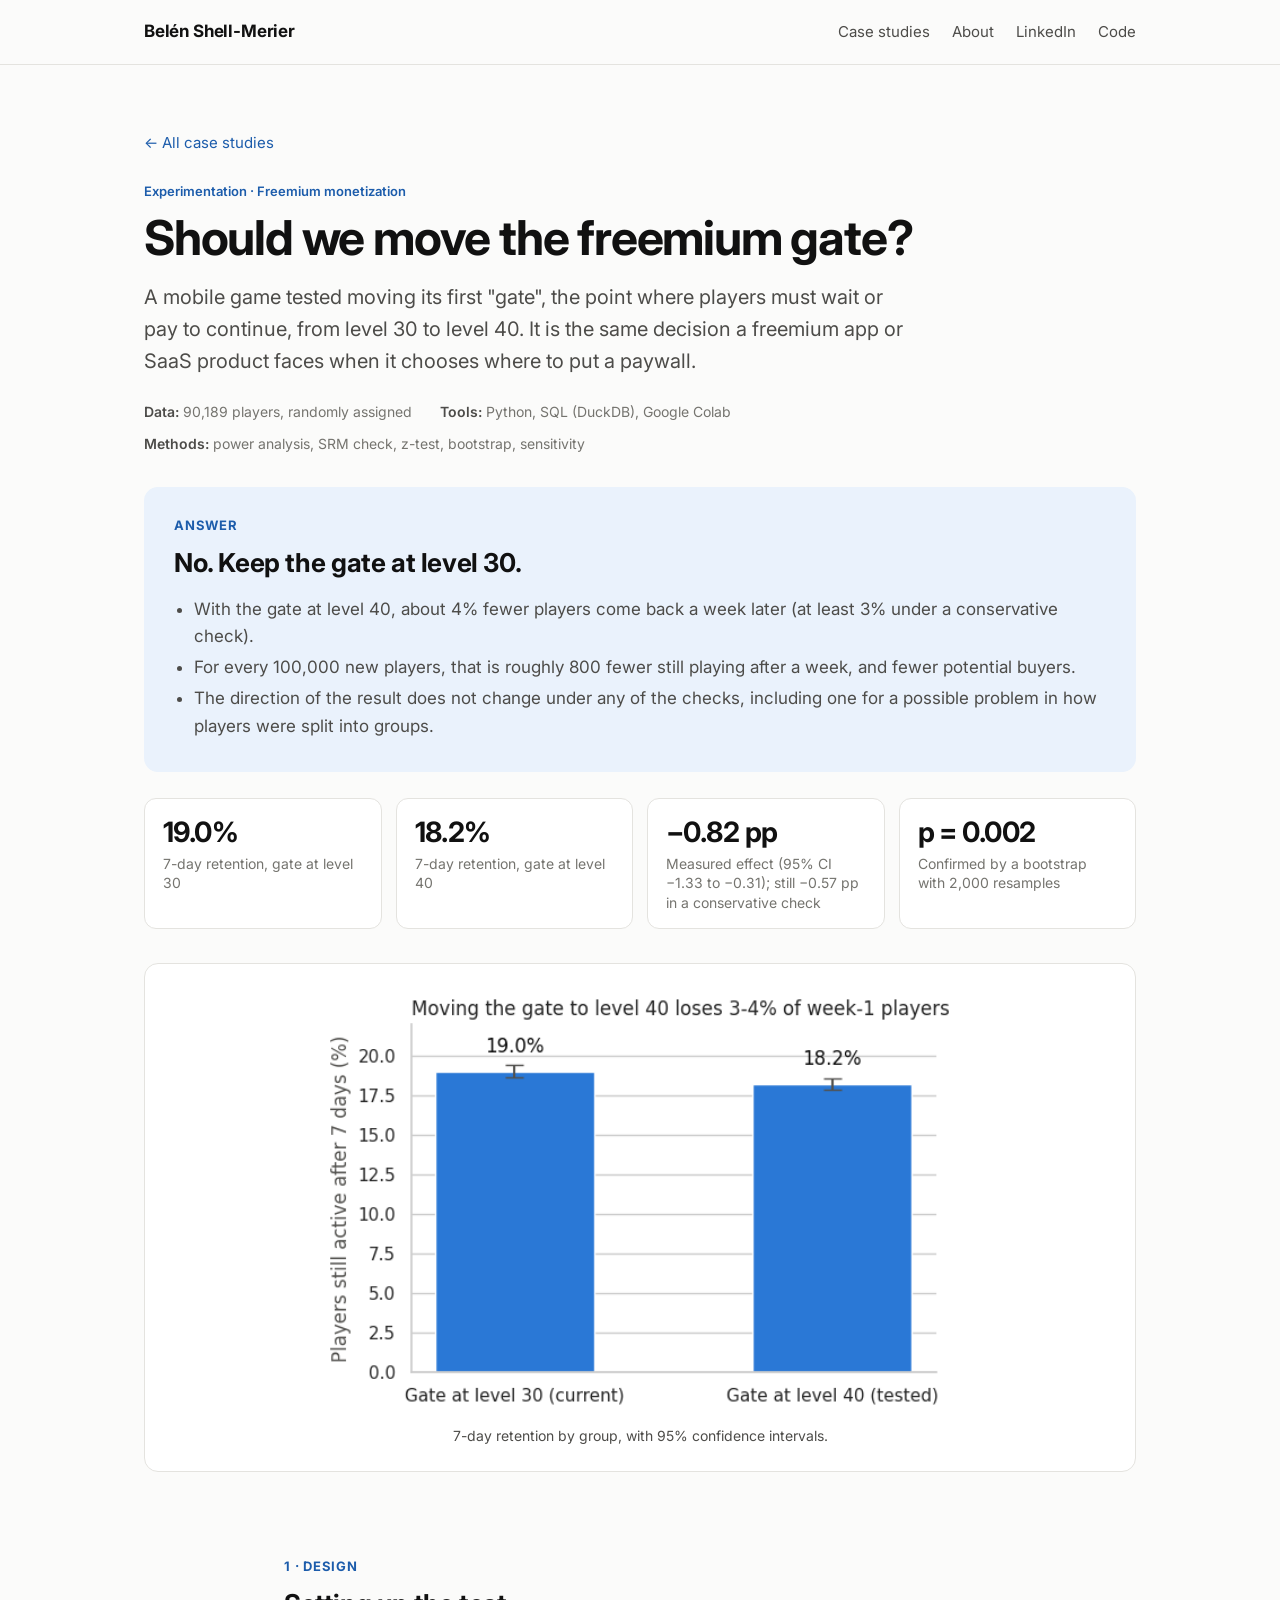
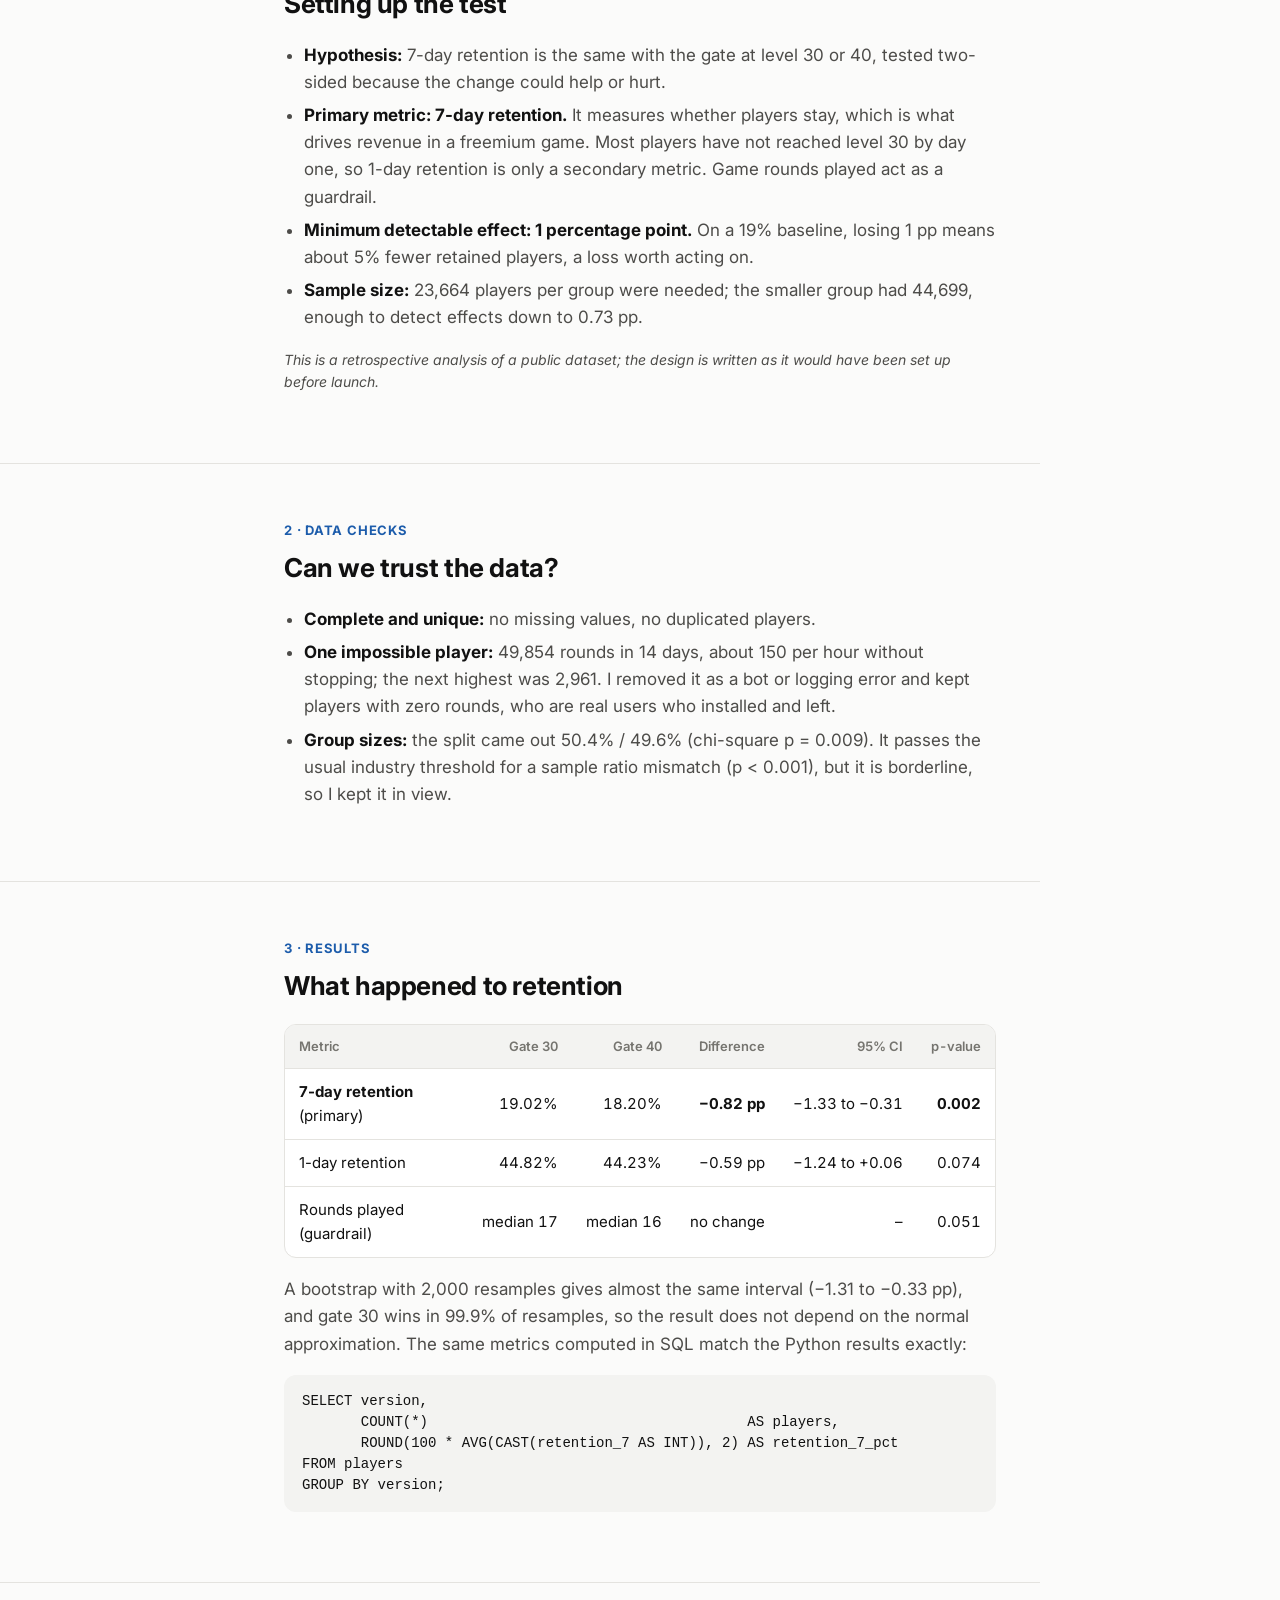
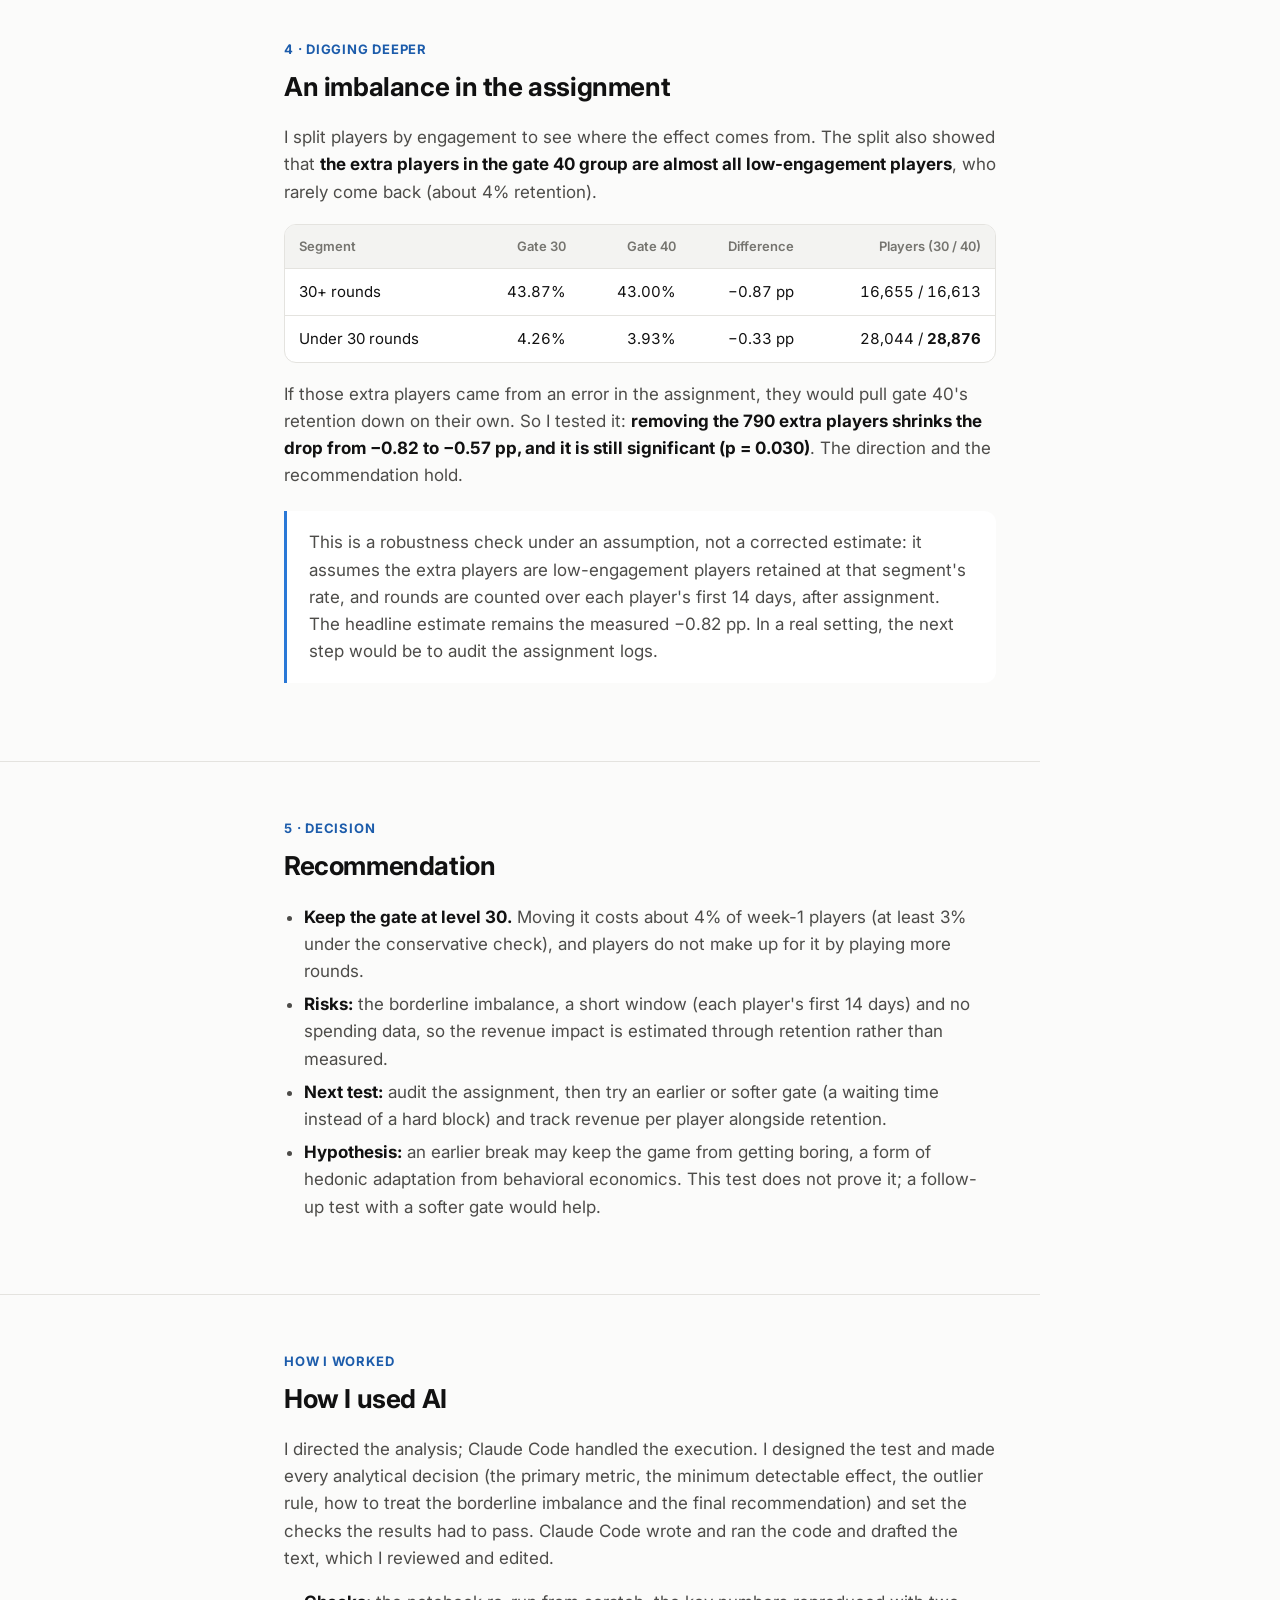
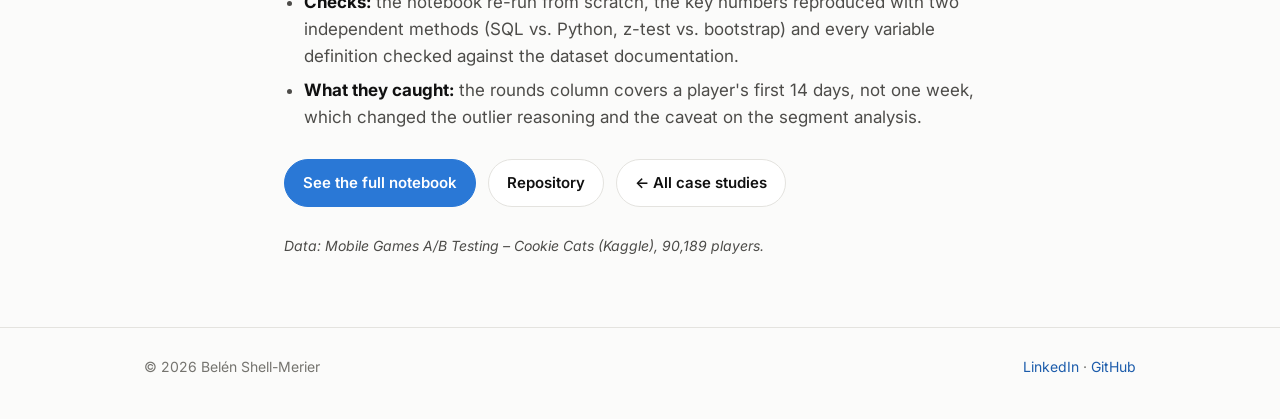
==== commit 162cbc28: "Clarify A/B test effect and robustness check" ====
--- a/ab-test-freemium-gate.html
+++ b/ab-test-freemium-gate.html
@@ -41,16 +41,16 @@
         <div class="label">Answer</div>
         <h2>No. Keep the gate at level 30.</h2>
         <ul>
-          <li>With the gate at level 40, fewer players come back a week later: about 3–4% fewer.</li>
-          <li>For every 100,000 new players, that is roughly 600 to 800 fewer still playing after a week, and fewer potential buyers.</li>
-          <li>The result holds after checking it in several ways, including a possible problem in how players were split into groups.</li>
+          <li>With the gate at level 40, about 4% fewer players come back a week later (at least 3% under a conservative check).</li>
+          <li>For every 100,000 new players, that is roughly 800 fewer still playing after a week, and fewer potential buyers.</li>
+          <li>The direction of the result does not change under any of the checks, including one for a possible problem in how players were split into groups.</li>
         </ul>
       </div>
 
       <div class="stats">
         <div class="stat"><div class="value">19.0%</div><div class="desc">7-day retention, gate at level 30</div></div>
         <div class="stat"><div class="value">18.2%</div><div class="desc">7-day retention, gate at level 40</div></div>
-        <div class="stat"><div class="value">−0.6 to −0.8 pp</div><div class="desc">Likely true effect, after adjusting for the imbalance</div></div>
+        <div class="stat"><div class="value">−0.82 pp</div><div class="desc">Measured effect (95% CI −1.33 to −0.31); still −0.57 pp in a conservative check</div></div>
         <div class="stat"><div class="value">p = 0.002</div><div class="desc">Confirmed by a bootstrap with 2,000 resamples</div></div>
       </div>
 
@@ -121,8 +121,8 @@
   <section>
     <div class="wrap prose">
       <div class="step">4 · Digging deeper</div>
-      <h2>The imbalance most analyses miss</h2>
-      <p>I split players by engagement to see where the effect comes from. The split showed something more important: <strong>the extra players in the gate 40 group are almost all low-engagement players</strong>, who rarely come back (about 4% retention).</p>
+      <h2>An imbalance in the assignment</h2>
+      <p>I split players by engagement to see where the effect comes from. The split also showed that <strong>the extra players in the gate 40 group are almost all low-engagement players</strong>, who rarely come back (about 4% retention).</p>
       <div class="table-wrap">
         <table>
           <thead>
@@ -134,8 +134,8 @@
           </tbody>
         </table>
       </div>
-      <p>If those extra players came from an error in the assignment, they would pull gate 40's retention down on their own. So I tested it: <strong>removing the 790 extra players shrinks the drop from −0.82 to −0.57 pp, and it is still significant (p = 0.030)</strong>. The effect is smaller than it first looked, but the direction and the recommendation hold.</p>
-      <div class="callout"><p>Rounds are counted over each player's first 14 days, after assignment, so this split is descriptive, not causal. In a real setting, the next step would be to audit the assignment logs.</p></div>
+      <p>If those extra players came from an error in the assignment, they would pull gate 40's retention down on their own. So I tested it: <strong>removing the 790 extra players shrinks the drop from −0.82 to −0.57 pp, and it is still significant (p = 0.030)</strong>. The direction and the recommendation hold.</p>
+      <div class="callout"><p>This is a robustness check under an assumption, not a corrected estimate: it assumes the extra players are low-engagement players retained at that segment's rate, and rounds are counted over each player's first 14 days, after assignment. The headline estimate remains the measured −0.82 pp. In a real setting, the next step would be to audit the assignment logs.</p></div>
     </div>
   </section>
 
@@ -146,10 +146,10 @@
       <div class="step">5 · Decision</div>
       <h2>Recommendation</h2>
       <ul>
-        <li><strong>Keep the gate at level 30.</strong> Moving it costs 3–4% of week-1 players, and engagement does not compensate.</li>
+        <li><strong>Keep the gate at level 30.</strong> Moving it costs about 4% of week-1 players (at least 3% under the conservative check), and players do not make up for it by playing more rounds.</li>
         <li><strong>Risks:</strong> the borderline imbalance, a short window (each player's first 14 days) and no spending data, so the revenue impact is estimated through retention rather than measured.</li>
         <li><strong>Next test:</strong> audit the assignment, then try an earlier or softer gate (a waiting time instead of a hard block) and track revenue per player alongside retention.</li>
-        <li><strong>A possible why:</strong> an earlier break may keep the game from getting boring, a form of hedonic adaptation from behavioral economics. It is a hypothesis, not something this test proves.</li>
+        <li><strong>Hypothesis:</strong> an earlier break may keep the game from getting boring, a form of hedonic adaptation from behavioral economics. This test does not prove it; a follow-up test with a softer gate would help.</li>
       </ul>
     </div>
   </section>
